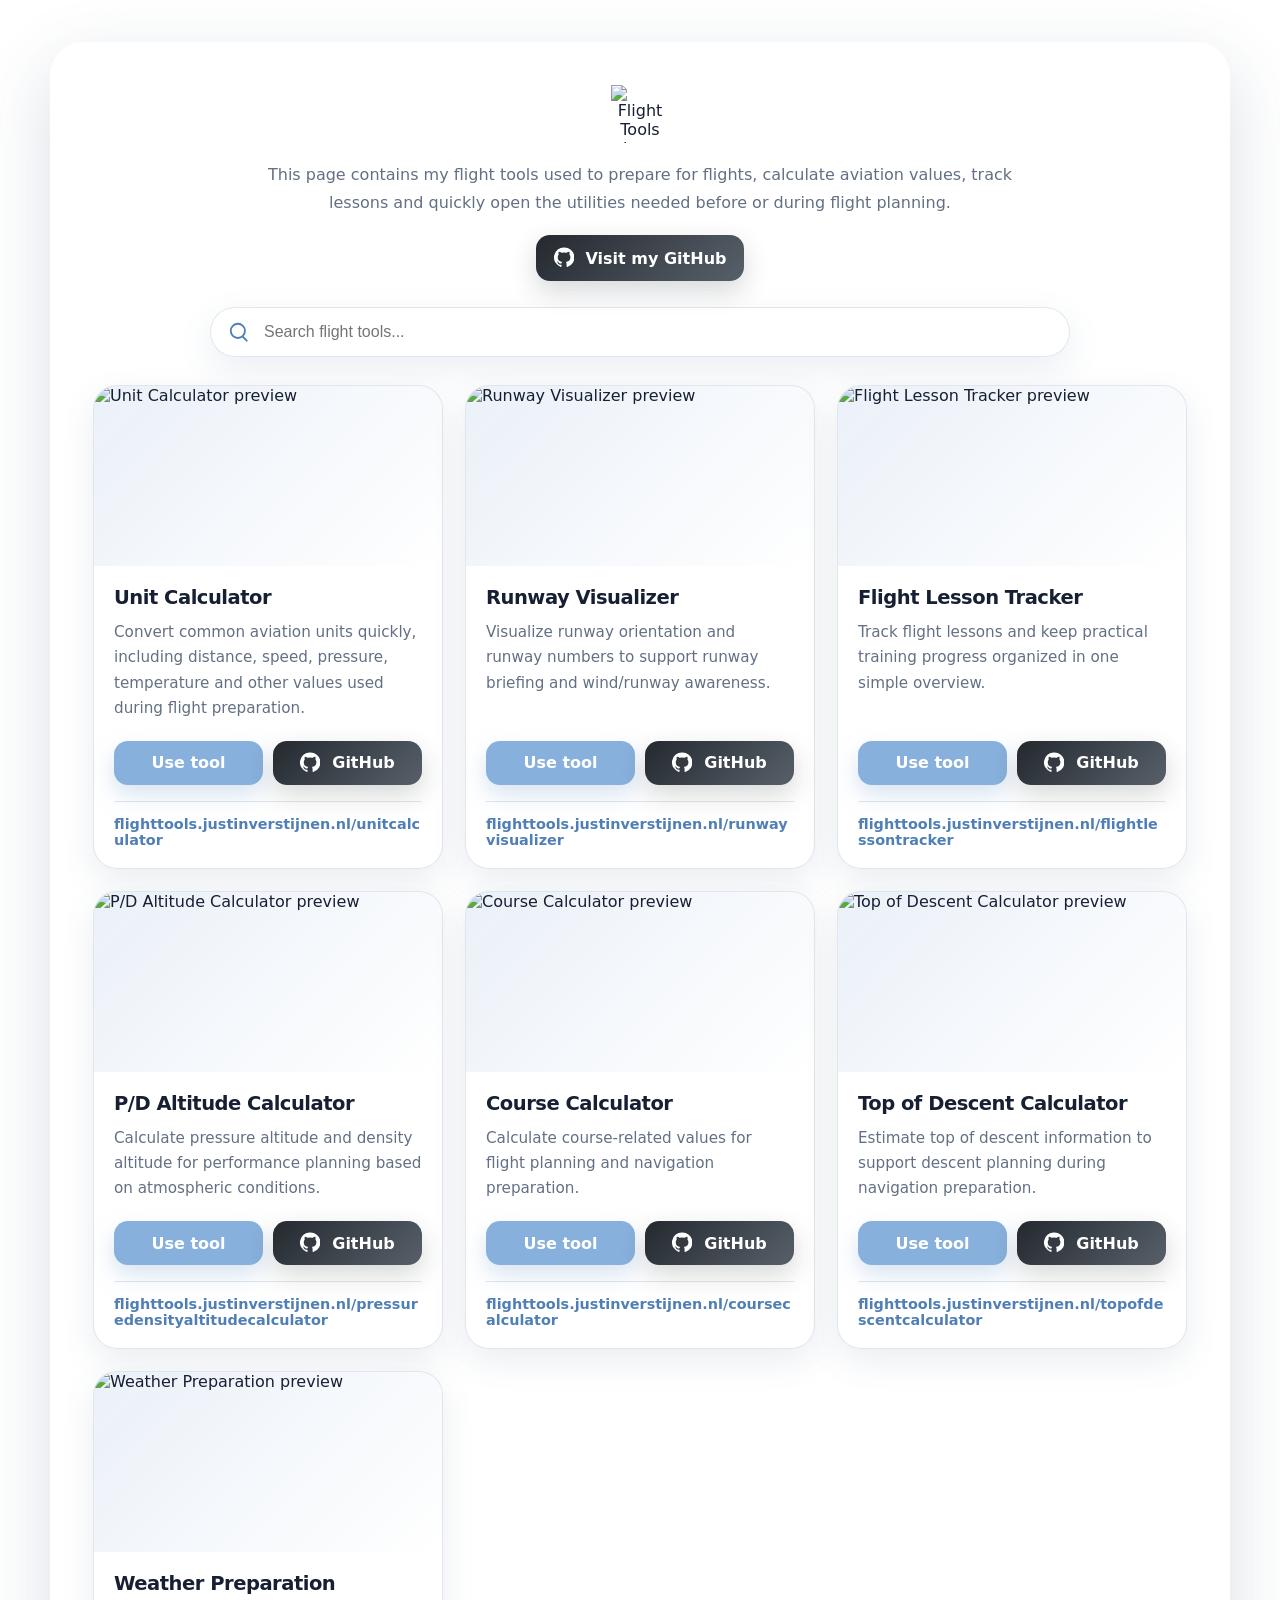
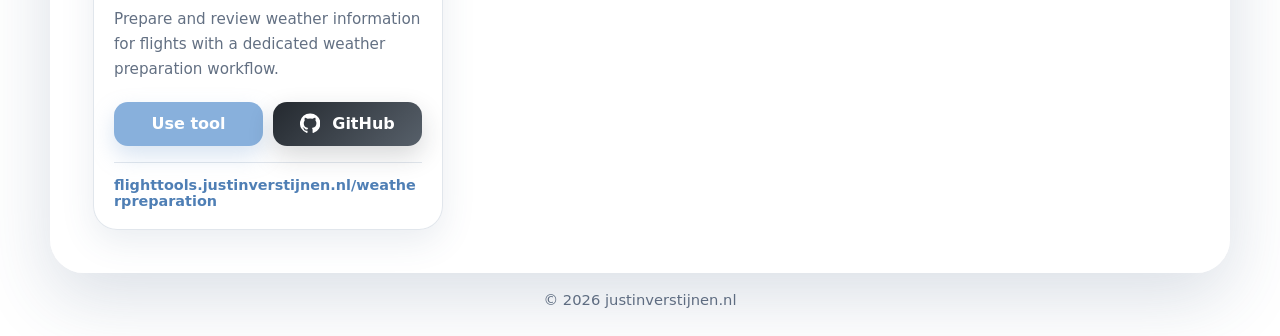
==== index.html @ 29f62ea3 "Add files via upload" ====
<!doctype html>
<html lang="en">
<head>
  <meta charset="UTF-8" />
  <meta name="viewport" content="width=device-width, initial-scale=1.0" />
  <title>Flight Tools | justinverstijnen.nl</title>
  <link rel="stylesheet" href="assets/style.css" />
</head>
<body>
  <main class="page-shell">
    <section class="tools-container">
      <header class="site-header">
        <a class="logo-link" href="https://justinverstijnen.nl" target="_blank" rel="noopener noreferrer" aria-label="Visit justinverstijnen.nl">
          <img src="c172.gif" alt="Flight Tools logo" class="site-logo" />
        </a>

        <p class="intro-text">
          This page contains my flight tools used to prepare for flights, calculate aviation values, track lessons and quickly open the utilities needed before or during flight planning.
        </p>

        <a class="github-main" href="https://github.com/JustinVerstijnen/JVFlightToolsSWA" target="_blank" rel="noopener noreferrer">
          <span class="github-icon" aria-hidden="true">
            <svg viewBox="0 0 24 24" width="20" height="20"><path fill="currentColor" d="M12 .5A12 12 0 0 0 8.2 23.9c.6.1.8-.3.8-.6v-2.1c-3.3.7-4-1.4-4-1.4-.5-1.3-1.3-1.7-1.3-1.7-1.1-.7.1-.7.1-.7 1.2.1 1.8 1.2 1.8 1.2 1.1 1.8 2.8 1.3 3.5 1 .1-.8.4-1.3.8-1.6-2.6-.3-5.4-1.3-5.4-5.9 0-1.3.5-2.4 1.2-3.2-.1-.3-.5-1.5.1-3.2 0 0 1-.3 3.3 1.2a11.4 11.4 0 0 1 6 0c2.3-1.5 3.3-1.2 3.3-1.2.6 1.7.2 2.9.1 3.2.8.8 1.2 1.9 1.2 3.2 0 4.6-2.8 5.6-5.4 5.9.4.4.8 1.1.8 2.2v3.2c0 .3.2.7.8.6A12 12 0 0 0 12 .5Z"/></svg>
          </span>
          Visit my GitHub
        </a>
      </header>

      <div class="search-wrap" role="search">
        <svg class="search-svg" viewBox="0 0 24 24" aria-hidden="true"><path d="M10.75 18.5a7.75 7.75 0 1 1 0-15.5 7.75 7.75 0 0 1 0 15.5Zm5.45-1.3 4.3 4.3" fill="none" stroke="currentColor" stroke-width="2" stroke-linecap="round"/></svg>
        <input id="searchInput" type="search" placeholder="Search flight tools..." autocomplete="off" />
      </div>

      <section id="toolsGrid" class="tools-grid" aria-live="polite"></section>
      <p id="emptyState" class="empty-state">No flight tools found.</p>
    </section>
  </main>

  <footer class="site-footer">
    <a href="https://justinverstijnen.nl" target="_blank" rel="noopener noreferrer">&copy; <span id="year"></span> justinverstijnen.nl</a>
  </footer>

  <script src="assets/javascript.js"></script>
</body>
</html>
---- assets/style.css ----
:root {
  --background-image: url("https://sajvwebsiteblobstorage.blob.core.windows.net/flightblog/tools/featured-background_blur.jpg");
  --blue: #88B0DC;
  --blue-dark: #4f7fb5;
  --text: #172033;
  --muted: #637083;
  --line: rgba(91, 115, 150, 0.18);
  --card: rgba(255, 255, 255, 0.92);
  --card-strong: #ffffff;
  --shadow: 0 24px 70px rgba(52, 79, 115, 0.18);
  --radius: 24px;
  --max: 1180px;
  font-family: Inter, ui-sans-serif, system-ui, -apple-system, BlinkMacSystemFont, "Segoe UI", sans-serif;
}

* { box-sizing: border-box; }

body {
  margin: 0;
  min-height: 100vh;
  color: var(--text);
  background:
    linear-gradient(180deg, rgba(255,255,255,.48), rgba(255,255,255,.74)),
    var(--background-image) center / cover fixed no-repeat;
}

a { color: inherit; text-decoration: none; }

.page-shell {
  width: min(var(--max), calc(100% - 32px));
  margin: 0 auto;
  padding: 42px 0;
}

.tools-container {
  border: 1px solid rgba(255,255,255,.7);
  border-radius: 34px;
  background: rgba(255,255,255,.66);
  box-shadow: var(--shadow);
  backdrop-filter: blur(18px);
  padding: clamp(22px, 4vw, 42px);
}

.site-header {
  display: flex;
  flex-direction: column;
  align-items: center;
  text-align: center;
  gap: 18px;
  margin-bottom: 26px;
}

.logo-link {
  display: inline-flex;
  transition: transform .22s ease;
}

.logo-link:hover { transform: translateY(-2px) scale(1.04); }

.site-logo {
  width: 58px;
  height: 58px;
  object-fit: contain;
  display: block;
}

.intro-text {
  max-width: 780px;
  margin: 0;
  color: var(--muted);
  font-size: 1rem;
  line-height: 1.75;
}

.github-main,
.tool-github {
  display: inline-flex;
  align-items: center;
  justify-content: center;
  gap: 10px;
  border-radius: 14px;
  color: #fff;
  background: linear-gradient(135deg, #24292f, #57606a);
  box-shadow: 0 10px 26px rgba(36, 41, 47, .18);
  font-weight: 750;
  transition: transform .2s ease, box-shadow .2s ease, filter .2s ease;
}

.github-main {
  padding: 12px 18px;
}

.tool-github {
  padding: 11px 14px;
  min-height: 44px;
}

.github-main:hover,
.tool-github:hover {
  transform: translateY(-2px);
  box-shadow: 0 16px 34px rgba(36, 41, 47, .25);
  filter: brightness(1.04);
}

.github-icon {
  display: inline-flex;
  width: 22px;
  height: 22px;
}

.search-wrap {
  display: flex;
  align-items: center;
  gap: 12px;
  margin: 0 auto 28px;
  max-width: 860px;
  padding: 13px 17px;
  border: 1px solid var(--line);
  border-radius: 999px;
  background: rgba(255,255,255,.82);
  box-shadow: 0 12px 34px rgba(79, 116, 166, .12);
}

.search-svg {
  width: 22px;
  height: 22px;
  color: var(--blue-dark);
  flex: 0 0 auto;
}

.search-wrap input {
  width: 100%;
  border: 0;
  outline: 0;
  background: transparent;
  color: var(--text);
  font-size: 1rem;
}

.tools-grid {
  display: grid;
  grid-template-columns: repeat(3, minmax(0, 1fr));
  gap: 22px;
}

.tool-card {
  display: flex;
  flex-direction: column;
  min-height: 100%;
  border: 1px solid var(--line);
  border-radius: var(--radius);
  background: var(--card);
  overflow: hidden;
  box-shadow: 0 12px 34px rgba(67, 93, 128, .11);
  transition: transform .22s ease, box-shadow .22s ease, border-color .22s ease;
}

.tool-card:hover {
  transform: translateY(-6px);
  border-color: rgba(142, 175, 218, .75);
  box-shadow: 0 22px 50px rgba(67, 93, 128, .19);
}

.tool-image-link {
  display: block;
  background: linear-gradient(135deg, rgba(142,175,218,.18), rgba(255,255,255,.45));
}

.tool-image {
  width: 100%;
  height: 180px;
  object-fit: cover;
  display: block;
  transition: transform .28s ease;
}

.tool-card:hover .tool-image { transform: scale(1.03); }

.tool-content {
  display: flex;
  flex-direction: column;
  flex: 1;
  padding: 20px;
}

.tool-title {
  margin: 0 0 10px;
  font-size: 1.22rem;
  line-height: 1.25;
  letter-spacing: -.025em;
}

.tool-description {
  margin: 0;
  color: var(--muted);
  line-height: 1.65;
  font-size: .95rem;
}

.tool-actions {
  display: grid;
  grid-template-columns: 1fr 1fr;
  gap: 10px;
  margin-top: auto;
  padding-top: 20px;
}

.tool-primary {
  display: inline-flex;
  align-items: center;
  justify-content: center;
  min-height: 44px;
  padding: 11px 14px;
  border-radius: 14px;
  background: var(--blue);
  color: #fff;
  font-weight: 750;
  box-shadow: 0 10px 22px rgba(142, 175, 218, .34);
  transition: transform .2s ease, box-shadow .2s ease, background .2s ease;
}

.tool-primary:hover {
  transform: translateY(-2px);
  background: var(--blue-dark);
  box-shadow: 0 16px 28px rgba(79, 116, 166, .3);
}

.shortcut-link {
  margin-top: 16px;
  padding-top: 14px;
  border-top: 1px solid var(--line);
  color: var(--blue-dark);
  font-size: .9rem;
  font-weight: 650;
  word-break: break-word;
}

.shortcut-link:hover { text-decoration: underline; }

.empty-state {
  display: none;
  margin: 24px 0 0;
  padding: 22px;
  border-radius: 18px;
  background: rgba(255,255,255,.72);
  color: var(--muted);
  text-align: center;
}

@media (max-width: 980px) {
  .tools-grid { grid-template-columns: repeat(2, minmax(0, 1fr)); }
}

@media (max-width: 640px) {
  .page-shell { width: min(100% - 20px, var(--max)); padding: 22px 0; }
  .tools-container { border-radius: 24px; padding: 18px; }
  .tools-grid { grid-template-columns: 1fr; }
  .tool-actions { grid-template-columns: 1fr; }
}


.site-footer {
  width: min(var(--max), calc(100% - 32px));
  margin: -24px auto 28px;
  color: var(--muted);
  text-align: center;
  font-size: .92rem;
}

.site-footer a:hover {
  color: var(--blue-dark);
  text-decoration: underline;
}
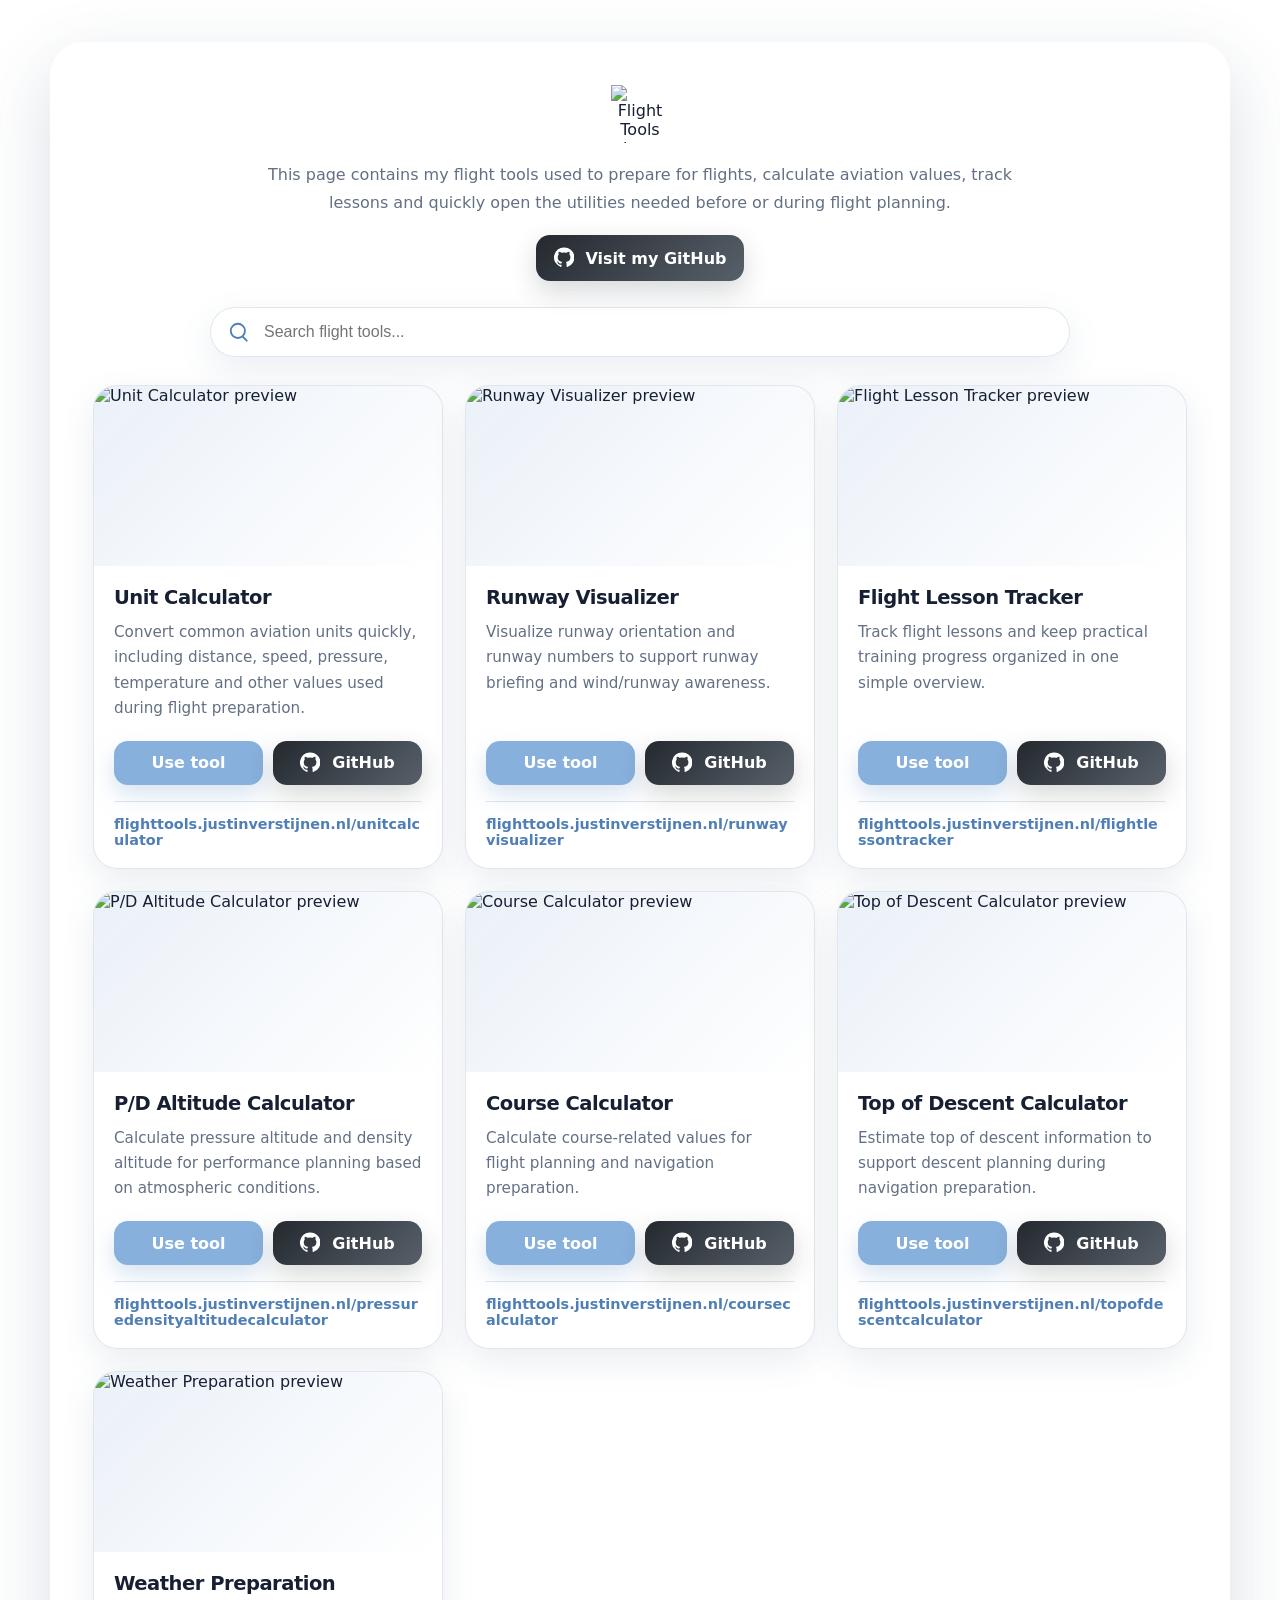
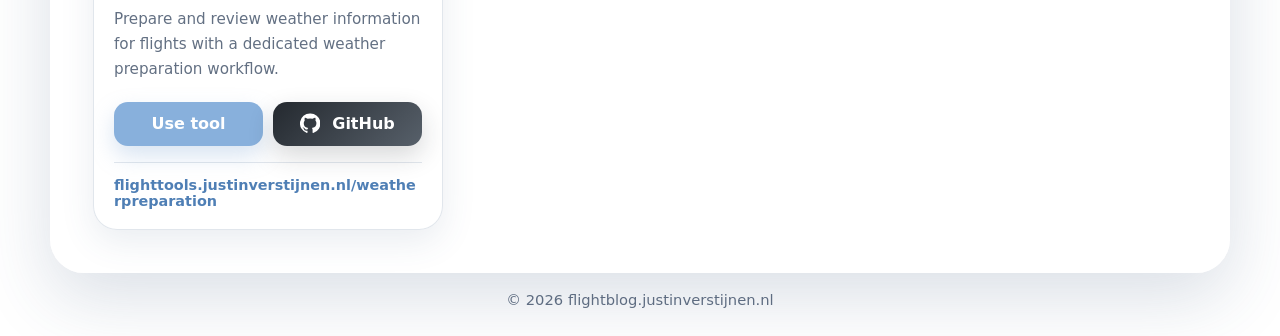
==== commit fb66369b: "Update index.html" ====
--- a/index.html
+++ b/index.html
@@ -10,7 +10,7 @@
   <main class="page-shell">
     <section class="tools-container">
       <header class="site-header">
-        <a class="logo-link" href="https://justinverstijnen.nl" target="_blank" rel="noopener noreferrer" aria-label="Visit justinverstijnen.nl">
+        <a class="logo-link" href="https://flightblog.justinverstijnen.nl" target="_blank" rel="noopener noreferrer" aria-label="Visit justinverstijnen.nl">
           <img src="c172.gif" alt="Flight Tools logo" class="site-logo" />
         </a>
 
@@ -37,7 +37,7 @@
   </main>
 
   <footer class="site-footer">
-    <a href="https://justinverstijnen.nl" target="_blank" rel="noopener noreferrer">&copy; <span id="year"></span> justinverstijnen.nl</a>
+    <a href="https://flightblog.justinverstijnen.nl" target="_blank" rel="noopener noreferrer">&copy; <span id="year"></span> flightblog.justinverstijnen.nl</a>
   </footer>
 
   <script src="assets/javascript.js"></script>
